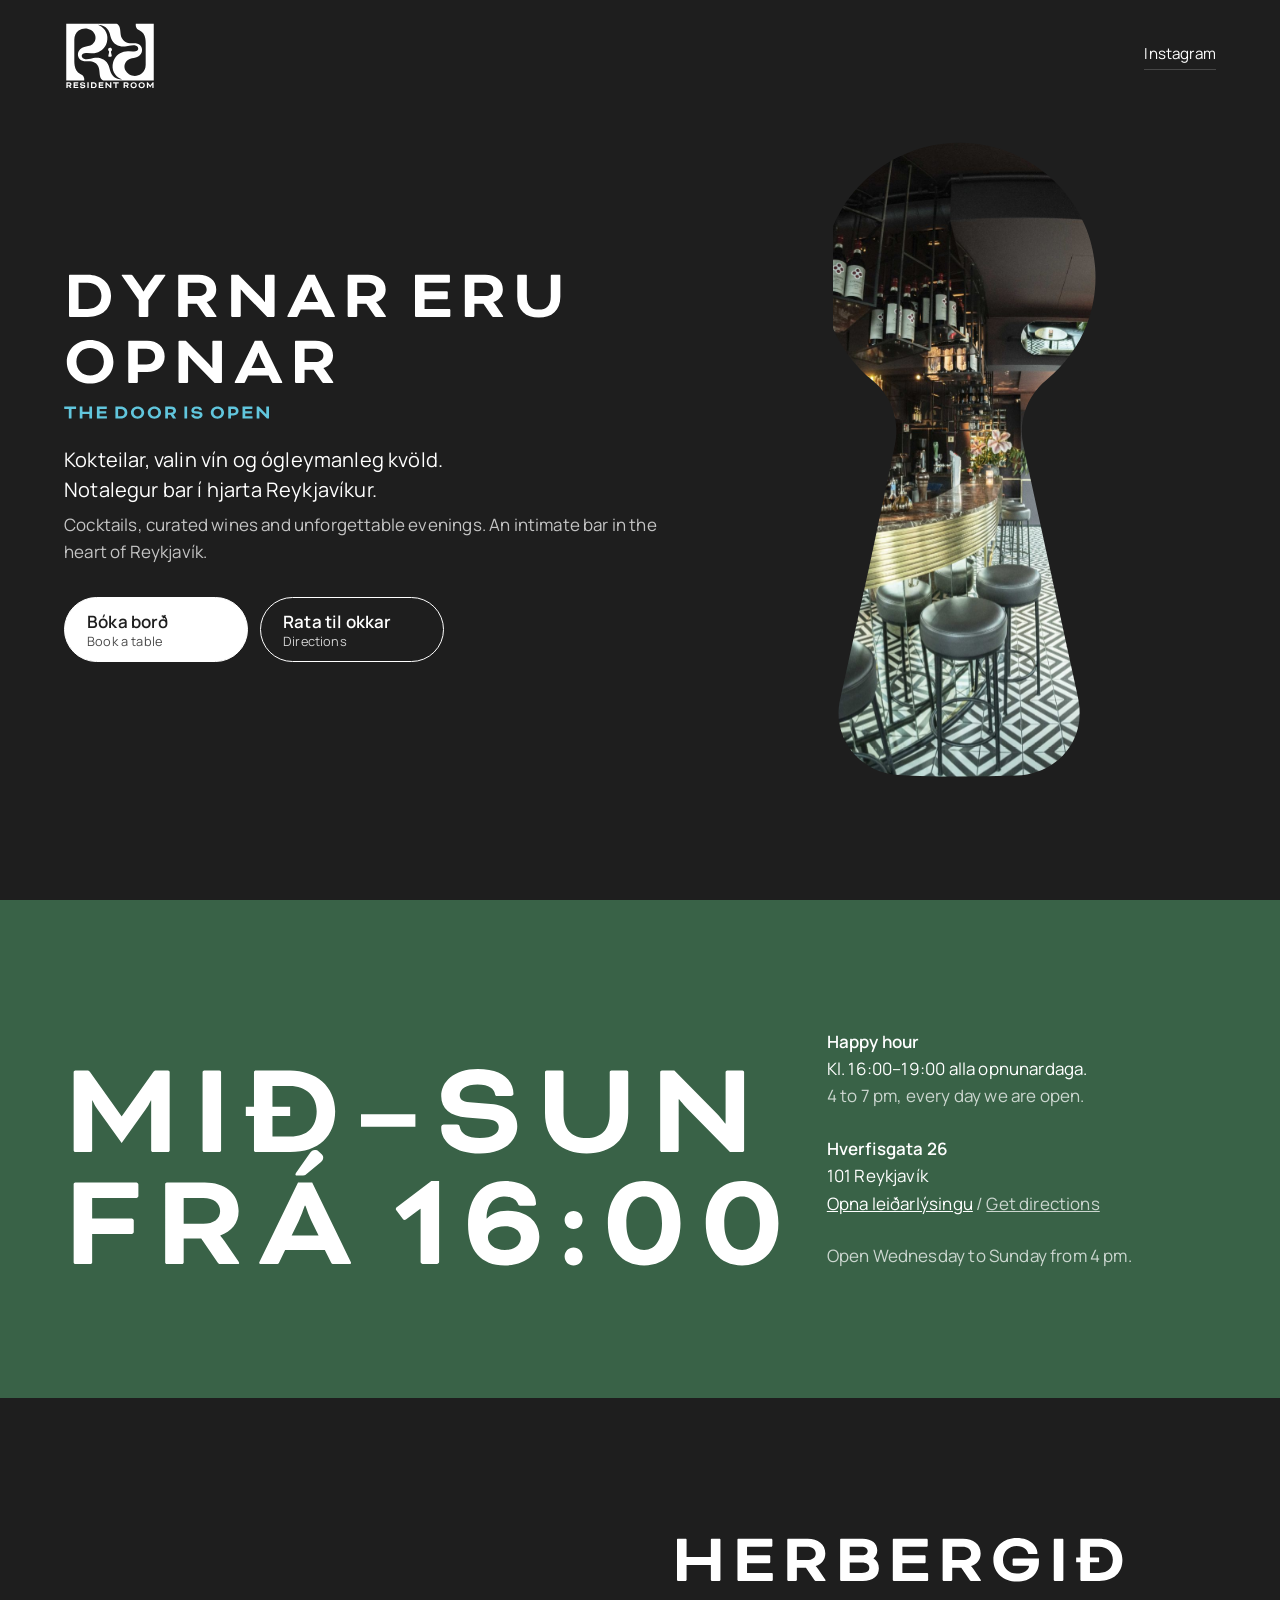
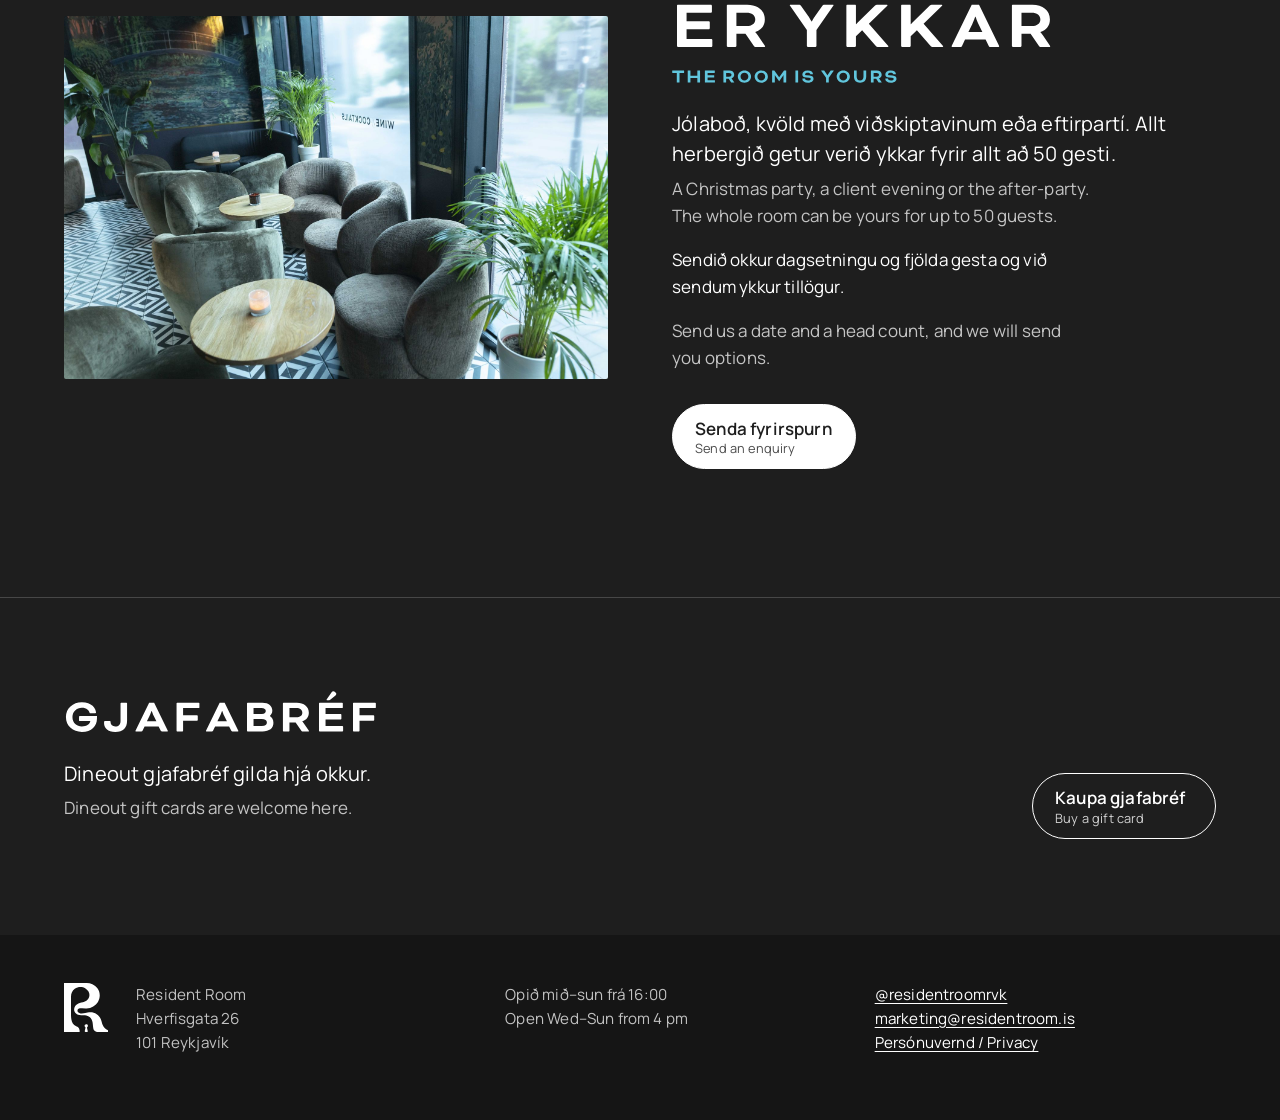
==== index.html @ 72b51d7d "Resident Room one-page site and privacy policy Bilingual (IS/EN) page: hours, happy hour, directions" ====
<!doctype html>
<html lang="is">
<head>
<meta charset="utf-8">
<meta name="viewport" content="width=device-width, initial-scale=1">
<title>Resident Room | Kokteilbar á Hverfisgötu 26, Reykjavík</title>
<meta name="description" content="Kokteilar, valin vín og ógleymanleg kvöld. Opið miðvikudaga til sunnudaga frá 16:00, happy hour 16–19. Cocktail bar at Hverfisgata 26, Reykjavík.">
<meta name="theme-color" content="#1e1e1e">
<link rel="icon" href="assets/keyhole.svg" type="image/svg+xml">
<meta property="og:type" content="website">
<meta property="og:title" content="Resident Room | Hverfisgata 26, Reykjavík">
<meta property="og:description" content="Kokteilar, valin vín og ógleymanleg kvöld. Cocktails, curated wines and unforgettable evenings.">
<meta property="og:image" content="https://krissiernir.github.io/residentroom-site/assets/og.jpg">
<meta property="og:locale" content="is_IS">
<meta property="og:locale:alternate" content="en_GB">
<link rel="preconnect" href="https://fonts.googleapis.com">
<link rel="preconnect" href="https://fonts.gstatic.com" crossorigin>
<link href="https://fonts.googleapis.com/css2?family=Manrope:wght@400;600&display=swap" rel="stylesheet">
<link rel="stylesheet" href="assets/site.css">
<script type="application/ld+json">
{"@context":"https://schema.org","@type":"BarOrPub","name":"Resident Room","servesCuisine":"Cocktails","address":{"@type":"PostalAddress","streetAddress":"Hverfisgata 26","postalCode":"101","addressLocality":"Reykjavík","addressCountry":"IS"},"geo":{"@type":"GeoCoordinates","latitude":64.14653,"longitude":-21.93032},"email":"marketing@residentroom.is","sameAs":["https://www.instagram.com/residentroomrvk/","https://www.dineout.is/residentroom"],"acceptsReservations":"https://www.dineout.is/residentroom"}
</script>
</head>
<body>

<header class="hero wrap">
  <div class="bar">
    <img src="assets/logo-white.svg" alt="Resident Room" width="92" height="68">
    <a href="https://www.instagram.com/residentroomrvk/">Instagram</a>
  </div>
  <div class="hero__grid">
    <div class="keyhole"><img src="assets/keyhole-bar.jpg" alt="Barinn í Resident Room séður í gegnum skráargat" width="1000" height="1613" fetchpriority="high"></div>
    <div>
      <h1 class="display "><span class="sr">Dyrnar eru opnar</span><svg class="hw" viewBox="0 0 4611 820" style="--w:4611" aria-hidden="true" focusable="false"><path d="M338 780C548 780 668 661 668 480C668 297 526 180 336 180H83C77 180 71 186 71 192V768C71 774 77 780 83 780ZM336 294C450 294 532 366 532 480C532 594 465 666 338 666H207V294ZM1062.0 540V768C1062.0 774 1068.0 780 1074.0 780H1186.0C1192.0 780 1198.0 774 1198.0 768V540L1437.0 197C1441.0 191 1442.0 188 1442.0 186C1442.0 183 1440.0 180 1436.0 180H1309.0C1297.0 180 1292.0 182 1285.0 192L1182.0 337C1159.0 369 1132.0 418 1132.0 418H1128.0C1128.0 418 1100.0 367 1078.0 337L975.0 192C968.0 182 963.0 180 951.0 180H824.0C820.0 180 818.0 183 818.0 186C818.0 188 819.0 191 823.0 197L1062.0 540ZM1623.0 768C1623.0 774 1629.0 780 1635.0 780H1747.0C1753.0 780 1759.0 774 1759.0 768V592H1888.0L2010.0 770C2014.0 776 2021.0 780 2026.0 780H2159.0C2165.0 780 2167.0 777 2167.0 773C2167.0 771 2166.0 767 2161.0 760L2060.0 612C2046.0 591 2028.0 572 2028.0 572V570C2108.0 542 2163.0 481 2163.0 390C2163.0 259 2059.0 180 1913.0 180H1635.0C1629.0 180 1623.0 186 1623.0 192ZM1904.0 294C1979.0 294 2027.0 331 2027.0 390C2027.0 449 1979.0 484 1904.0 484H1759.0V294ZM2980.0 780C2986.0 780 2992.0 774 2992.0 768V192C2992.0 186 2986.0 180 2980.0 180H2868.0C2862.0 180 2856.0 186 2856.0 192V569H2852.0C2852.0 569 2815.0 521 2782.0 488L2479.0 180H2387.0C2381.0 180 2375.0 186 2375.0 192V768C2375.0 774 2381.0 780 2387.0 780H2499.0C2505.0 780 2511.0 774 2511.0 768V391H2514.0C2514.0 391 2550.0 436 2582.0 468L2888.0 780ZM3701.0 767C3707.0 779 3710.0 780 3722.0 780H3841.0C3847.0 780 3849.0 776 3849.0 773C3849.0 770 3847.0 765 3845.0 761L3563.0 180H3459.0L3177.0 761C3175.0 765 3173.0 770 3173.0 773C3173.0 776 3175.0 780 3181.0 780H3300.0C3312.0 780 3315.0 779 3321.0 767L3364.0 676H3656.0ZM3466.0 459C3487.0 416 3508.0 352 3508.0 352H3514.0C3514.0 352 3535.0 416 3556.0 459L3610.0 570H3412.0ZM4030.0 768C4030.0 774 4036.0 780 4042.0 780H4154.0C4160.0 780 4166.0 774 4166.0 768V592H4295.0L4417.0 770C4421.0 776 4428.0 780 4433.0 780H4566.0C4572.0 780 4574.0 777 4574.0 773C4574.0 771 4573.0 767 4568.0 760L4467.0 612C4453.0 591 4435.0 572 4435.0 572V570C4515.0 542 4570.0 481 4570.0 390C4570.0 259 4466.0 180 4320.0 180H4042.0C4036.0 180 4030.0 186 4030.0 192ZM4311.0 294C4386.0 294 4434.0 331 4434.0 390C4434.0 449 4386.0 484 4311.0 484H4166.0V294Z"/></svg><svg class="hw" viewBox="0 0 2200 820" style="--w:2200" aria-hidden="true" focusable="false"><path d="M523 530C529 530 537 522 537 516V430C537 424 529 416 523 416H207V294H553C559 294 567 286 567 280V194C567 188 559 180 553 180H83C77 180 71 186 71 192V768C71 774 77 780 83 780H559C565 780 573 772 573 766V680C573 674 565 666 559 666H207V530ZM779.0 768C779.0 774 785.0 780 791.0 780H903.0C909.0 780 915.0 774 915.0 768V592H1044.0L1166.0 770C1170.0 776 1177.0 780 1182.0 780H1315.0C1321.0 780 1323.0 777 1323.0 773C1323.0 771 1322.0 767 1317.0 760L1216.0 612C1202.0 591 1184.0 572 1184.0 572V570C1264.0 542 1319.0 481 1319.0 390C1319.0 259 1215.0 180 1069.0 180H791.0C785.0 180 779.0 186 779.0 192ZM1060.0 294C1135.0 294 1183.0 331 1183.0 390C1183.0 449 1135.0 484 1060.0 484H915.0V294ZM2000.0 492C2000.0 616 1939.0 676 1830.0 676C1721.0 676 1660.0 616 1660.0 492V192C1660.0 186 1654.0 180 1648.0 180H1536.0C1530.0 180 1524.0 186 1524.0 192V493C1524.0 687 1646.0 790 1830.0 790C2014.0 790 2136.0 687 2136.0 493V192C2136.0 186 2130.0 180 2124.0 180H2012.0C2006.0 180 2000.0 186 2000.0 192Z"/></svg><svg class="hw" viewBox="0 0 3863 820" style="--w:3863" aria-hidden="true" focusable="false"><path d="M371 170C191 170 40 295 40 480C40 668 191 790 371 790C551 790 702 668 702 480C702 295 551 170 371 170ZM371 284C477 284 566 359 566 480C566 601 477 676 371 676C265 676 176 601 176 480C176 359 265 284 371 284ZM1037.0 780C1043.0 780 1049.0 774 1049.0 768V626H1181.0C1322.0 626 1430.0 544 1430.0 405C1430.0 267 1326.0 180 1181.0 180H925.0C919.0 180 913.0 186 913.0 192V768C913.0 774 919.0 780 925.0 780ZM1170.0 294C1244.0 294 1294.0 336 1294.0 405C1294.0 472 1249.0 518 1170.0 518H1049.0V294ZM2232.0 780C2238.0 780 2244.0 774 2244.0 768V192C2244.0 186 2238.0 180 2232.0 180H2120.0C2114.0 180 2108.0 186 2108.0 192V569H2104.0C2104.0 569 2067.0 521 2034.0 488L1731.0 180H1639.0C1633.0 180 1627.0 186 1627.0 192V768C1627.0 774 1633.0 780 1639.0 780H1751.0C1757.0 780 1763.0 774 1763.0 768V391H1766.0C1766.0 391 1802.0 436 1834.0 468L2140.0 780ZM2953.0 767C2959.0 779 2962.0 780 2974.0 780H3093.0C3099.0 780 3101.0 776 3101.0 773C3101.0 770 3099.0 765 3097.0 761L2815.0 180H2711.0L2429.0 761C2427.0 765 2425.0 770 2425.0 773C2425.0 776 2427.0 780 2433.0 780H2552.0C2564.0 780 2567.0 779 2573.0 767L2616.0 676H2908.0ZM2718.0 459C2739.0 416 2760.0 352 2760.0 352H2766.0C2766.0 352 2787.0 416 2808.0 459L2862.0 570H2664.0ZM3282.0 768C3282.0 774 3288.0 780 3294.0 780H3406.0C3412.0 780 3418.0 774 3418.0 768V592H3547.0L3669.0 770C3673.0 776 3680.0 780 3685.0 780H3818.0C3824.0 780 3826.0 777 3826.0 773C3826.0 771 3825.0 767 3820.0 760L3719.0 612C3705.0 591 3687.0 572 3687.0 572V570C3767.0 542 3822.0 481 3822.0 390C3822.0 259 3718.0 180 3572.0 180H3294.0C3288.0 180 3282.0 186 3282.0 192ZM3563.0 294C3638.0 294 3686.0 331 3686.0 390C3686.0 449 3638.0 484 3563.0 484H3418.0V294Z"/></svg></h1>
      <p class="display display--en"><span class="sr">The door is open</span><svg class="hw" viewBox="0 0 2183 820" style="--w:2183" aria-hidden="true" focusable="false"><path d="M240 294V768C240 774 246 780 252 780H364C370 780 376 774 376 768V294H592C598 294 606 286 606 280V194C606 188 598 180 592 180H24C18 180 10 188 10 194V280C10 286 18 294 24 294ZM1404.0 192C1404.0 186 1398.0 180 1392.0 180H1280.0C1274.0 180 1268.0 186 1268.0 192V441H923.0V192C923.0 186 917.0 180 911.0 180H799.0C793.0 180 787.0 186 787.0 192V768C787.0 774 793.0 780 799.0 780H911.0C917.0 780 923.0 774 923.0 768V555H1268.0V768C1268.0 774 1274.0 780 1280.0 780H1392.0C1398.0 780 1404.0 774 1404.0 768ZM2098.0 530C2104.0 530 2112.0 522 2112.0 516V430C2112.0 424 2104.0 416 2098.0 416H1782.0V294H2128.0C2134.0 294 2142.0 286 2142.0 280V194C2142.0 188 2134.0 180 2128.0 180H1658.0C1652.0 180 1646.0 186 1646.0 192V768C1646.0 774 1652.0 780 1658.0 780H2134.0C2140.0 780 2148.0 772 2148.0 766V680C2148.0 674 2140.0 666 2134.0 666H1782.0V530Z"/></svg><svg class="hw" viewBox="0 0 3144 820" style="--w:3144" aria-hidden="true" focusable="false"><path d="M338 780C548 780 668 661 668 480C668 297 526 180 336 180H83C77 180 71 186 71 192V768C71 774 77 780 83 780ZM336 294C450 294 532 366 532 480C532 594 465 666 338 666H207V294ZM1179.0 170C999.0 170 848.0 295 848.0 480C848.0 668 999.0 790 1179.0 790C1359.0 790 1510.0 668 1510.0 480C1510.0 295 1359.0 170 1179.0 170ZM1179.0 284C1285.0 284 1374.0 359 1374.0 480C1374.0 601 1285.0 676 1179.0 676C1073.0 676 984.0 601 984.0 480C984.0 359 1073.0 284 1179.0 284ZM2021.0 170C1841.0 170 1690.0 295 1690.0 480C1690.0 668 1841.0 790 2021.0 790C2201.0 790 2352.0 668 2352.0 480C2352.0 295 2201.0 170 2021.0 170ZM2021.0 284C2127.0 284 2216.0 359 2216.0 480C2216.0 601 2127.0 676 2021.0 676C1915.0 676 1826.0 601 1826.0 480C1826.0 359 1915.0 284 2021.0 284ZM2563.0 768C2563.0 774 2569.0 780 2575.0 780H2687.0C2693.0 780 2699.0 774 2699.0 768V592H2828.0L2950.0 770C2954.0 776 2961.0 780 2966.0 780H3099.0C3105.0 780 3107.0 777 3107.0 773C3107.0 771 3106.0 767 3101.0 760L3000.0 612C2986.0 591 2968.0 572 2968.0 572V570C3048.0 542 3103.0 481 3103.0 390C3103.0 259 2999.0 180 2853.0 180H2575.0C2569.0 180 2563.0 186 2563.0 192ZM2844.0 294C2919.0 294 2967.0 331 2967.0 390C2967.0 449 2919.0 484 2844.0 484H2699.0V294Z"/></svg><svg class="hw" viewBox="0 0 1017 820" style="--w:1017" aria-hidden="true" focusable="false"><path d="M207 192C207 186 201 180 195 180H83C77 180 71 186 71 192V768C71 774 77 780 83 780H195C201 780 207 774 207 768ZM437.0 578C426.0 578 418.0 586 418.0 596V604C418.0 703 519.0 790 702.0 790C896.0 790 977.0 685 977.0 591C977.0 508 922.0 438 782.0 426L627.0 413C572.0 409 554.0 389 554.0 362C554.0 318 601.0 284 685.0 284C773.0 284 807.0 318 813.0 353C815.0 365 821.0 368 831.0 368H930.0C942.0 368 949.0 360 949.0 351C949.0 255 869.0 170 686.0 170C509.0 170 418.0 266 418.0 370C418.0 460 483.0 516 605.0 526L761.0 539C821.0 544 841.0 569 841.0 597C841.0 640 798.0 676 702.0 676C607.0 676 564.0 644 554.0 593C552.0 583 546.0 578 534.0 578Z"/></svg><svg class="hw" viewBox="0 0 3023 820" style="--w:3023" aria-hidden="true" focusable="false"><path d="M371 170C191 170 40 295 40 480C40 668 191 790 371 790C551 790 702 668 702 480C702 295 551 170 371 170ZM371 284C477 284 566 359 566 480C566 601 477 676 371 676C265 676 176 601 176 480C176 359 265 284 371 284ZM1037.0 780C1043.0 780 1049.0 774 1049.0 768V626H1181.0C1322.0 626 1430.0 544 1430.0 405C1430.0 267 1326.0 180 1181.0 180H925.0C919.0 180 913.0 186 913.0 192V768C913.0 774 919.0 780 925.0 780ZM1170.0 294C1244.0 294 1294.0 336 1294.0 405C1294.0 472 1249.0 518 1170.0 518H1049.0V294ZM2079.0 530C2085.0 530 2093.0 522 2093.0 516V430C2093.0 424 2085.0 416 2079.0 416H1763.0V294H2109.0C2115.0 294 2123.0 286 2123.0 280V194C2123.0 188 2115.0 180 2109.0 180H1639.0C1633.0 180 1627.0 186 1627.0 192V768C1627.0 774 1633.0 780 1639.0 780H2115.0C2121.0 780 2129.0 772 2129.0 766V680C2129.0 674 2121.0 666 2115.0 666H1763.0V530ZM2940.0 780C2946.0 780 2952.0 774 2952.0 768V192C2952.0 186 2946.0 180 2940.0 180H2828.0C2822.0 180 2816.0 186 2816.0 192V569H2812.0C2812.0 569 2775.0 521 2742.0 488L2439.0 180H2347.0C2341.0 180 2335.0 186 2335.0 192V768C2335.0 774 2341.0 780 2347.0 780H2459.0C2465.0 780 2471.0 774 2471.0 768V391H2474.0C2474.0 391 2510.0 436 2542.0 468L2848.0 780Z"/></svg></p>
      <p class="lede">Kokteilar, valin vín og ógleymanleg kvöld. Notalegur bar í hjarta Reykjavíkur.</p>
      <p class="en">Cocktails, curated wines and unforgettable evenings. An intimate bar in the heart of Reykjavík.</p>
      <div class="actions">
        <a class="btn btn--solid" href="https://www.dineout.is/residentroom">Bóka borð <small lang="en">Book a table</small></a>
        <a class="btn btn--line" href="https://www.google.com/maps/dir/?api=1&destination=Hverfisgata%2026%2C%20101%20Reykjav%C3%ADk&travelmode=walking">Rata til okkar <small lang="en">Directions</small></a>
      </div>
    </div>
  </div>
</header>

<main>
  <section class="hours" aria-labelledby="hours-title">
    <div class="wrap hours__grid">
      <div>
        <h2 class="sr" id="hours-title">Opnunartími</h2>
        <p class="display display--xl"><span class="sr">Miðvikudaga til sunnudaga</span><svg class="hw" viewBox="0 0 5072 820" style="--w:5072" aria-hidden="true" focusable="false"><path d="M677 180C670 180 663 183 658 190L425 516H423L190 190C185 183 178 180 171 180H83C77 180 71 186 71 192V768C71 774 77 780 83 780H195C201 780 207 774 207 768V401H210C210 401 222 431 246 465L424 714L601 465C626 431 638 401 638 401H641V768C641 774 647 780 653 780H765C771 780 777 774 777 768V192C777 186 771 180 765 180ZM1155.0 192C1155.0 186 1149.0 180 1143.0 180H1031.0C1025.0 180 1019.0 186 1019.0 192V768C1019.0 774 1025.0 780 1031.0 780H1143.0C1149.0 780 1155.0 774 1155.0 768ZM1337.0 514H1397.0V768C1397.0 774 1403.0 780 1409.0 780H1664.0C1874.0 780 1994.0 661 1994.0 480C1994.0 297 1852.0 180 1662.0 180H1409.0C1403.0 180 1397.0 186 1397.0 192V446H1337.0ZM1662.0 294C1776.0 294 1858.0 366 1858.0 480C1858.0 594 1791.0 666 1664.0 666H1533.0V514H1663.0V446H1533.0V294ZM2584.0 594V502H2184.0V594ZM2793.0 578C2782.0 578 2774.0 586 2774.0 596V604C2774.0 703 2875.0 790 3058.0 790C3252.0 790 3333.0 685 3333.0 591C3333.0 508 3278.0 438 3138.0 426L2983.0 413C2928.0 409 2910.0 389 2910.0 362C2910.0 318 2957.0 284 3041.0 284C3129.0 284 3163.0 318 3169.0 353C3171.0 365 3177.0 368 3187.0 368H3286.0C3298.0 368 3305.0 360 3305.0 351C3305.0 255 3225.0 170 3042.0 170C2865.0 170 2774.0 266 2774.0 370C2774.0 460 2839.0 516 2961.0 526L3117.0 539C3177.0 544 3197.0 569 3197.0 597C3197.0 640 3154.0 676 3058.0 676C2963.0 676 2920.0 644 2910.0 593C2908.0 583 2902.0 578 2890.0 578ZM4013.0 492C4013.0 616 3952.0 676 3843.0 676C3734.0 676 3673.0 616 3673.0 492V192C3673.0 186 3667.0 180 3661.0 180H3549.0C3543.0 180 3537.0 186 3537.0 192V493C3537.0 687 3659.0 790 3843.0 790C4027.0 790 4149.0 687 4149.0 493V192C4149.0 186 4143.0 180 4137.0 180H4025.0C4019.0 180 4013.0 186 4013.0 192ZM4989.0 780C4995.0 780 5001.0 774 5001.0 768V192C5001.0 186 4995.0 180 4989.0 180H4877.0C4871.0 180 4865.0 186 4865.0 192V569H4861.0C4861.0 569 4824.0 521 4791.0 488L4488.0 180H4396.0C4390.0 180 4384.0 186 4384.0 192V768C4384.0 774 4390.0 780 4396.0 780H4508.0C4514.0 780 4520.0 774 4520.0 768V391H4523.0C4523.0 391 4559.0 436 4591.0 468L4897.0 780Z"/></svg></p>
        <p class="display display--xl"><span class="sr">frá klukkan 16:00</span><svg class="hw" viewBox="0 0 2121 820" style="--w:2121" aria-hidden="true" focusable="false"><path d="M195 780C201 780 207 774 207 768V558H499C505 558 513 550 513 544V458C513 452 505 444 499 444H207V294H533C539 294 547 286 547 280V194C547 188 539 180 533 180H83C77 180 71 186 71 192V768C71 774 77 780 83 780ZM744.0 768C744.0 774 750.0 780 756.0 780H868.0C874.0 780 880.0 774 880.0 768V592H1009.0L1131.0 770C1135.0 776 1142.0 780 1147.0 780H1280.0C1286.0 780 1288.0 777 1288.0 773C1288.0 771 1287.0 767 1282.0 760L1181.0 612C1167.0 591 1149.0 572 1149.0 572V570C1229.0 542 1284.0 481 1284.0 390C1284.0 259 1180.0 180 1034.0 180H756.0C750.0 180 744.0 186 744.0 192ZM1025.0 294C1100.0 294 1148.0 331 1148.0 390C1148.0 449 1100.0 484 1025.0 484H880.0V294ZM1963.0 767C1969.0 779 1972.0 780 1984.0 780H2103.0C2109.0 780 2111.0 776 2111.0 773C2111.0 770 2109.0 765 2107.0 761L1825.0 180H1721.0L1439.0 761C1437.0 765 1435.0 770 1435.0 773C1435.0 776 1437.0 780 1443.0 780H1562.0C1574.0 780 1577.0 779 1583.0 767L1626.0 676H1918.0ZM1728.0 459C1749.0 416 1770.0 352 1770.0 352H1776.0C1776.0 352 1797.0 416 1818.0 459L1872.0 570H1674.0ZM1873.0 -48C1866.0 -54 1856.0 -58 1845.0 -58C1830.0 -58 1819.0 -51 1809.0 -36L1708.0 107C1703.0 114 1702.0 118 1702.0 121C1702.0 125 1705.0 128 1711.0 128H1759.0C1769.0 128 1773.0 127 1779.0 122L1890.0 29C1903.0 18 1906.0 7 1906.0 -3C1906.0 -12 1902.0 -20 1895.0 -27Z"/></svg><svg class="hw" viewBox="0 0 2877 820" style="--w:2877" aria-hidden="true" focusable="false"><path d="M339 170H282L25 364C20 368 20 378 23 383L74 451C78 457 88 458 95 453L201 374L203 375V765C203 771 212 780 218 780H324C330 780 339 771 339 765ZM823.0 790C988.0 790 1076.0 693 1076.0 578C1076.0 496 1016.0 388 839.0 388C772.0 388 717.0 414 691.0 445H688.0C691.0 321 756.0 284 823.0 284C871.0 284 907.0 305 919.0 337C923.0 348 926.0 351 936.0 351H1036.0C1047.0 351 1052.0 345 1052.0 337C1052.0 247 971.0 170 825.0 170C657.0 170 552.0 288 552.0 490C552.0 674 644.0 790 823.0 790ZM823.0 502C904.0 502 940.0 545 940.0 585C940.0 633 903.0 676 823.0 676C743.0 676 698.0 632 698.0 583C698.0 542 742.0 502 823.0 502ZM1262.0 724C1262.0 761 1291.0 790 1328.0 790C1365.0 790 1394.0 761 1394.0 724C1394.0 687 1365.0 658 1328.0 658C1291.0 658 1262.0 687 1262.0 724ZM1262.0 456C1262.0 493 1291.0 522 1328.0 522C1365.0 522 1394.0 493 1394.0 456C1394.0 419 1365.0 390 1328.0 390C1291.0 390 1262.0 419 1262.0 456ZM1580.0 480C1580.0 663 1680.0 790 1847.0 790C2014.0 790 2114.0 663 2114.0 480C2114.0 297 2014.0 170 1847.0 170C1680.0 170 1580.0 297 1580.0 480ZM1716.0 480C1716.0 362 1762.0 284 1847.0 284C1932.0 284 1978.0 362 1978.0 480C1978.0 598 1932.0 676 1847.0 676C1762.0 676 1716.0 598 1716.0 480ZM2300.0 480C2300.0 663 2400.0 790 2567.0 790C2734.0 790 2834.0 663 2834.0 480C2834.0 297 2734.0 170 2567.0 170C2400.0 170 2300.0 297 2300.0 480ZM2436.0 480C2436.0 362 2482.0 284 2567.0 284C2652.0 284 2698.0 362 2698.0 480C2698.0 598 2652.0 676 2567.0 676C2482.0 676 2436.0 598 2436.0 480Z"/></svg></p>
      </div>
      <div class="hours__facts">
        <p class="fact"><strong>Happy hour</strong>Kl. 16:00–19:00 alla opnunardaga.<span class="en" lang="en"><br>4 to 7 pm, every day we are open.</span></p>
        <p class="fact"><strong>Hverfisgata 26</strong>101 Reykjavík<br><a href="https://www.google.com/maps/dir/?api=1&destination=Hverfisgata%2026%2C%20101%20Reykjav%C3%ADk&travelmode=walking">Opna leiðarlýsingu</a> <span class="en" lang="en">/ <a href="https://www.google.com/maps/dir/?api=1&destination=Hverfisgata%2026%2C%20101%20Reykjav%C3%ADk&travelmode=walking">Get directions</a></span></p>
        <p class="en" lang="en">Open Wednesday to Sunday from 4 pm.</p>
      </div>
    </div>
  </section>

  <section class="hire wrap" id="einkasamkvaemi" aria-label="Einkasamkvæmi / Private hire">
    <div class="hire__grid">
      <picture>
        <source media="(min-width: 860px)" srcset="assets/lounge-1800.jpg">
        <img class="hire__photo" src="assets/lounge-900.jpg" alt="Setustofan við gluggann í Resident Room" width="900" height="601" loading="lazy">
      </picture>
      <div>
        <h2 class="display "><span class="sr">Herbergið er ykkar</span><svg class="hw" viewBox="0 0 6439 820" style="--w:6439" aria-hidden="true" focusable="false"><path d="M688 192C688 186 682 180 676 180H564C558 180 552 186 552 192V441H207V192C207 186 201 180 195 180H83C77 180 71 186 71 192V768C71 774 77 780 83 780H195C201 780 207 774 207 768V555H552V768C552 774 558 780 564 780H676C682 780 688 774 688 768ZM1382.0 530C1388.0 530 1396.0 522 1396.0 516V430C1396.0 424 1388.0 416 1382.0 416H1066.0V294H1412.0C1418.0 294 1426.0 286 1426.0 280V194C1426.0 188 1418.0 180 1412.0 180H942.0C936.0 180 930.0 186 930.0 192V768C930.0 774 936.0 780 942.0 780H1418.0C1424.0 780 1432.0 772 1432.0 766V680C1432.0 674 1424.0 666 1418.0 666H1066.0V530ZM1638.0 768C1638.0 774 1644.0 780 1650.0 780H1762.0C1768.0 780 1774.0 774 1774.0 768V592H1903.0L2025.0 770C2029.0 776 2036.0 780 2041.0 780H2174.0C2180.0 780 2182.0 777 2182.0 773C2182.0 771 2181.0 767 2176.0 760L2075.0 612C2061.0 591 2043.0 572 2043.0 572V570C2123.0 542 2178.0 481 2178.0 390C2178.0 259 2074.0 180 1928.0 180H1650.0C1644.0 180 1638.0 186 1638.0 192ZM1919.0 294C1994.0 294 2042.0 331 2042.0 390C2042.0 449 1994.0 484 1919.0 484H1774.0V294ZM2711.0 780C2855.0 780 2939.0 715 2939.0 600C2939.0 538 2911.0 490 2864.0 460V458C2897.0 431 2916.0 393 2916.0 345C2916.0 252 2844.0 180 2708.0 180H2401.0C2395.0 180 2389.0 186 2389.0 192V768C2389.0 774 2395.0 780 2401.0 780ZM2525.0 666V520H2694.0C2769.0 520 2803.0 550 2803.0 594C2803.0 642 2773.0 666 2697.0 666ZM2689.0 294C2753.0 294 2780.0 322 2780.0 356C2780.0 388 2759.0 416 2699.0 416H2525.0V294ZM3589.0 530C3595.0 530 3603.0 522 3603.0 516V430C3603.0 424 3595.0 416 3589.0 416H3273.0V294H3619.0C3625.0 294 3633.0 286 3633.0 280V194C3633.0 188 3625.0 180 3619.0 180H3149.0C3143.0 180 3137.0 186 3137.0 192V768C3137.0 774 3143.0 780 3149.0 780H3625.0C3631.0 780 3639.0 772 3639.0 766V680C3639.0 674 3631.0 666 3625.0 666H3273.0V530ZM3845.0 768C3845.0 774 3851.0 780 3857.0 780H3969.0C3975.0 780 3981.0 774 3981.0 768V592H4110.0L4232.0 770C4236.0 776 4243.0 780 4248.0 780H4381.0C4387.0 780 4389.0 777 4389.0 773C4389.0 771 4388.0 767 4383.0 760L4282.0 612C4268.0 591 4250.0 572 4250.0 572V570C4330.0 542 4385.0 481 4385.0 390C4385.0 259 4281.0 180 4135.0 180H3857.0C3851.0 180 3845.0 186 3845.0 192ZM4126.0 294C4201.0 294 4249.0 331 4249.0 390C4249.0 449 4201.0 484 4126.0 484H3981.0V294ZM5213.0 460H4853.0C4847.0 460 4839.0 468 4839.0 474V550C4839.0 556 4847.0 564 4853.0 564H5074.0C5070.0 622 5005.0 676 4897.0 676C4794.0 676 4702.0 607 4702.0 480C4702.0 365 4788.0 284 4897.0 284C5001.0 284 5048.0 341 5059.0 389C5061.0 397 5068.0 399 5074.0 399H5177.0C5189.0 399 5193.0 392 5193.0 386C5191.0 297 5104.0 170 4897.0 170C4710.0 170 4566.0 297 4566.0 480C4566.0 670 4716.0 790 4897.0 790C5104.0 790 5213.0 664 5213.0 510ZM5560.0 192C5560.0 186 5554.0 180 5548.0 180H5436.0C5430.0 180 5424.0 186 5424.0 192V768C5424.0 774 5430.0 780 5436.0 780H5548.0C5554.0 780 5560.0 774 5560.0 768ZM5742.0 514H5802.0V768C5802.0 774 5808.0 780 5814.0 780H6069.0C6279.0 780 6399.0 661 6399.0 480C6399.0 297 6257.0 180 6067.0 180H5814.0C5808.0 180 5802.0 186 5802.0 192V446H5742.0ZM6067.0 294C6181.0 294 6263.0 366 6263.0 480C6263.0 594 6196.0 666 6069.0 666H5938.0V514H6068.0V446H5938.0V294Z"/></svg><svg class="hw" viewBox="0 0 1360 820" style="--w:1360" aria-hidden="true" focusable="false"><path d="M523 530C529 530 537 522 537 516V430C537 424 529 416 523 416H207V294H553C559 294 567 286 567 280V194C567 188 559 180 553 180H83C77 180 71 186 71 192V768C71 774 77 780 83 780H559C565 780 573 772 573 766V680C573 674 565 666 559 666H207V530ZM779.0 768C779.0 774 785.0 780 791.0 780H903.0C909.0 780 915.0 774 915.0 768V592H1044.0L1166.0 770C1170.0 776 1177.0 780 1182.0 780H1315.0C1321.0 780 1323.0 777 1323.0 773C1323.0 771 1322.0 767 1317.0 760L1216.0 612C1202.0 591 1184.0 572 1184.0 572V570C1264.0 542 1319.0 481 1319.0 390C1319.0 259 1215.0 180 1069.0 180H791.0C785.0 180 779.0 186 779.0 192ZM1060.0 294C1135.0 294 1183.0 331 1183.0 390C1183.0 449 1135.0 484 1060.0 484H915.0V294Z"/></svg><svg class="hw" viewBox="0 0 3748 820" style="--w:3748" aria-hidden="true" focusable="false"><path d="M254 540V768C254 774 260 780 266 780H378C384 780 390 774 390 768V540L629 197C633 191 634 188 634 186C634 183 632 180 628 180H501C489 180 484 182 477 192L374 337C351 369 324 418 324 418H320C320 418 292 367 270 337L167 192C160 182 155 180 143 180H16C12 180 10 183 10 186C10 188 11 191 15 197L254 540ZM1393.0 198C1399.0 192 1400.0 190 1400.0 187C1400.0 185 1398.0 180 1391.0 180H1249.0C1239.0 180 1232.0 182 1223.0 191L991.0 418C970.0 438 953.0 457 953.0 457H951.0V192C951.0 186 945.0 180 939.0 180H827.0C821.0 180 815.0 186 815.0 192V768C815.0 774 821.0 780 827.0 780H939.0C945.0 780 951.0 774 951.0 768V628L1039.0 543L1237.0 771C1243.0 778 1250.0 780 1259.0 780H1403.0C1410.0 780 1412.0 776 1412.0 773C1412.0 769 1411.0 767 1407.0 763L1134.0 450ZM2171.0 198C2177.0 192 2178.0 190 2178.0 187C2178.0 185 2176.0 180 2169.0 180H2027.0C2017.0 180 2010.0 182 2001.0 191L1769.0 418C1748.0 438 1731.0 457 1731.0 457H1729.0V192C1729.0 186 1723.0 180 1717.0 180H1605.0C1599.0 180 1593.0 186 1593.0 192V768C1593.0 774 1599.0 780 1605.0 780H1717.0C1723.0 780 1729.0 774 1729.0 768V628L1817.0 543L2015.0 771C2021.0 778 2028.0 780 2037.0 780H2181.0C2188.0 780 2190.0 776 2190.0 773C2190.0 769 2189.0 767 2185.0 763L1912.0 450ZM2838.0 767C2844.0 779 2847.0 780 2859.0 780H2978.0C2984.0 780 2986.0 776 2986.0 773C2986.0 770 2984.0 765 2982.0 761L2700.0 180H2596.0L2314.0 761C2312.0 765 2310.0 770 2310.0 773C2310.0 776 2312.0 780 2318.0 780H2437.0C2449.0 780 2452.0 779 2458.0 767L2501.0 676H2793.0ZM2603.0 459C2624.0 416 2645.0 352 2645.0 352H2651.0C2651.0 352 2672.0 416 2693.0 459L2747.0 570H2549.0ZM3167.0 768C3167.0 774 3173.0 780 3179.0 780H3291.0C3297.0 780 3303.0 774 3303.0 768V592H3432.0L3554.0 770C3558.0 776 3565.0 780 3570.0 780H3703.0C3709.0 780 3711.0 777 3711.0 773C3711.0 771 3710.0 767 3705.0 760L3604.0 612C3590.0 591 3572.0 572 3572.0 572V570C3652.0 542 3707.0 481 3707.0 390C3707.0 259 3603.0 180 3457.0 180H3179.0C3173.0 180 3167.0 186 3167.0 192ZM3448.0 294C3523.0 294 3571.0 331 3571.0 390C3571.0 449 3523.0 484 3448.0 484H3303.0V294Z"/></svg></h2>
        <p class="display display--en"><span class="sr">The room is yours</span><svg class="hw" viewBox="0 0 2183 820" style="--w:2183" aria-hidden="true" focusable="false"><path d="M240 294V768C240 774 246 780 252 780H364C370 780 376 774 376 768V294H592C598 294 606 286 606 280V194C606 188 598 180 592 180H24C18 180 10 188 10 194V280C10 286 18 294 24 294ZM1404.0 192C1404.0 186 1398.0 180 1392.0 180H1280.0C1274.0 180 1268.0 186 1268.0 192V441H923.0V192C923.0 186 917.0 180 911.0 180H799.0C793.0 180 787.0 186 787.0 192V768C787.0 774 793.0 780 799.0 780H911.0C917.0 780 923.0 774 923.0 768V555H1268.0V768C1268.0 774 1274.0 780 1280.0 780H1392.0C1398.0 780 1404.0 774 1404.0 768ZM2098.0 530C2104.0 530 2112.0 522 2112.0 516V430C2112.0 424 2104.0 416 2098.0 416H1782.0V294H2128.0C2134.0 294 2142.0 286 2142.0 280V194C2142.0 188 2134.0 180 2128.0 180H1658.0C1652.0 180 1646.0 186 1646.0 192V768C1646.0 774 1652.0 780 1658.0 780H2134.0C2140.0 780 2148.0 772 2148.0 766V680C2148.0 674 2140.0 666 2134.0 666H1782.0V530Z"/></svg><svg class="hw" viewBox="0 0 3284 820" style="--w:3284" aria-hidden="true" focusable="false"><path d="M71 768C71 774 77 780 83 780H195C201 780 207 774 207 768V592H336L458 770C462 776 469 780 474 780H607C613 780 615 777 615 773C615 771 614 767 609 760L508 612C494 591 476 572 476 572V570C556 542 611 481 611 390C611 259 507 180 361 180H83C77 180 71 186 71 192ZM352 294C427 294 475 331 475 390C475 449 427 484 352 484H207V294ZM1123.0 170C943.0 170 792.0 295 792.0 480C792.0 668 943.0 790 1123.0 790C1303.0 790 1454.0 668 1454.0 480C1454.0 295 1303.0 170 1123.0 170ZM1123.0 284C1229.0 284 1318.0 359 1318.0 480C1318.0 601 1229.0 676 1123.0 676C1017.0 676 928.0 601 928.0 480C928.0 359 1017.0 284 1123.0 284ZM1965.0 170C1785.0 170 1634.0 295 1634.0 480C1634.0 668 1785.0 790 1965.0 790C2145.0 790 2296.0 668 2296.0 480C2296.0 295 2145.0 170 1965.0 170ZM1965.0 284C2071.0 284 2160.0 359 2160.0 480C2160.0 601 2071.0 676 1965.0 676C1859.0 676 1770.0 601 1770.0 480C1770.0 359 1859.0 284 1965.0 284ZM3113.0 180C3106.0 180 3099.0 183 3094.0 190L2861.0 516H2859.0L2626.0 190C2621.0 183 2614.0 180 2607.0 180H2519.0C2513.0 180 2507.0 186 2507.0 192V768C2507.0 774 2513.0 780 2519.0 780H2631.0C2637.0 780 2643.0 774 2643.0 768V401H2646.0C2646.0 401 2658.0 431 2682.0 465L2860.0 714L3037.0 465C3062.0 431 3074.0 401 3074.0 401H3077.0V768C3077.0 774 3083.0 780 3089.0 780H3201.0C3207.0 780 3213.0 774 3213.0 768V192C3213.0 186 3207.0 180 3201.0 180Z"/></svg><svg class="hw" viewBox="0 0 1017 820" style="--w:1017" aria-hidden="true" focusable="false"><path d="M207 192C207 186 201 180 195 180H83C77 180 71 186 71 192V768C71 774 77 780 83 780H195C201 780 207 774 207 768ZM437.0 578C426.0 578 418.0 586 418.0 596V604C418.0 703 519.0 790 702.0 790C896.0 790 977.0 685 977.0 591C977.0 508 922.0 438 782.0 426L627.0 413C572.0 409 554.0 389 554.0 362C554.0 318 601.0 284 685.0 284C773.0 284 807.0 318 813.0 353C815.0 365 821.0 368 831.0 368H930.0C942.0 368 949.0 360 949.0 351C949.0 255 869.0 170 686.0 170C509.0 170 418.0 266 418.0 370C418.0 460 483.0 516 605.0 526L761.0 539C821.0 544 841.0 569 841.0 597C841.0 640 798.0 676 702.0 676C607.0 676 564.0 644 554.0 593C552.0 583 546.0 578 534.0 578Z"/></svg><svg class="hw" viewBox="0 0 3817 820" style="--w:3817" aria-hidden="true" focusable="false"><path d="M254 540V768C254 774 260 780 266 780H378C384 780 390 774 390 768V540L629 197C633 191 634 188 634 186C634 183 632 180 628 180H501C489 180 484 182 477 192L374 337C351 369 324 418 324 418H320C320 418 292 367 270 337L167 192C160 182 155 180 143 180H16C12 180 10 183 10 186C10 188 11 191 15 197L254 540ZM1115.0 170C935.0 170 784.0 295 784.0 480C784.0 668 935.0 790 1115.0 790C1295.0 790 1446.0 668 1446.0 480C1446.0 295 1295.0 170 1115.0 170ZM1115.0 284C1221.0 284 1310.0 359 1310.0 480C1310.0 601 1221.0 676 1115.0 676C1009.0 676 920.0 601 920.0 480C920.0 359 1009.0 284 1115.0 284ZM2126.0 492C2126.0 616 2065.0 676 1956.0 676C1847.0 676 1786.0 616 1786.0 492V192C1786.0 186 1780.0 180 1774.0 180H1662.0C1656.0 180 1650.0 186 1650.0 192V493C1650.0 687 1772.0 790 1956.0 790C2140.0 790 2262.0 687 2262.0 493V192C2262.0 186 2256.0 180 2250.0 180H2138.0C2132.0 180 2126.0 186 2126.0 192ZM2497.0 768C2497.0 774 2503.0 780 2509.0 780H2621.0C2627.0 780 2633.0 774 2633.0 768V592H2762.0L2884.0 770C2888.0 776 2895.0 780 2900.0 780H3033.0C3039.0 780 3041.0 777 3041.0 773C3041.0 771 3040.0 767 3035.0 760L2934.0 612C2920.0 591 2902.0 572 2902.0 572V570C2982.0 542 3037.0 481 3037.0 390C3037.0 259 2933.0 180 2787.0 180H2509.0C2503.0 180 2497.0 186 2497.0 192ZM2778.0 294C2853.0 294 2901.0 331 2901.0 390C2901.0 449 2853.0 484 2778.0 484H2633.0V294ZM3237.0 578C3226.0 578 3218.0 586 3218.0 596V604C3218.0 703 3319.0 790 3502.0 790C3696.0 790 3777.0 685 3777.0 591C3777.0 508 3722.0 438 3582.0 426L3427.0 413C3372.0 409 3354.0 389 3354.0 362C3354.0 318 3401.0 284 3485.0 284C3573.0 284 3607.0 318 3613.0 353C3615.0 365 3621.0 368 3631.0 368H3730.0C3742.0 368 3749.0 360 3749.0 351C3749.0 255 3669.0 170 3486.0 170C3309.0 170 3218.0 266 3218.0 370C3218.0 460 3283.0 516 3405.0 526L3561.0 539C3621.0 544 3641.0 569 3641.0 597C3641.0 640 3598.0 676 3502.0 676C3407.0 676 3364.0 644 3354.0 593C3352.0 583 3346.0 578 3334.0 578Z"/></svg></p>
        <p class="lede">Jólaboð, kvöld með viðskiptavinum eða eftirpartí. Allt herbergið getur verið ykkar fyrir allt að 50 gesti.</p>
        <p class="en" lang="en">A Christmas party, a client evening or the after-party. The whole room can be yours for up to 50 guests.</p>
        <p>Sendið okkur dagsetningu og fjölda gesta og við sendum ykkur tillögur.</p>
        <p class="en" lang="en">Send us a date and a head count, and we will send you options.</p>
        <div class="actions">
          <a class="btn btn--solid" href="mailto:marketing@residentroom.is?subject=Einkasamkv%C3%A6mi%20%2F%20Private%20hire&body=Dagsetning / Date:%0D%0AFjöldi gesta / Guests:%0D%0ATilefni / Occasion:%0D%0ANafn og fyrirtæki / Name and company:%0D%0A">Senda fyrirspurn <small lang="en">Send an enquiry</small></a>
        </div>
      </div>
    </div>
  </section>

  <section class="gift" aria-label="Gjafabréf / Gift cards">
    <div class="wrap gift__grid">
      <div>
        <h2 class="display "><span class="sr">Gjafabréf</span><svg class="hw" viewBox="0 0 6523 820" style="--w:6523" aria-hidden="true" focusable="false"><path d="M687 460H327C321 460 313 468 313 474V550C313 556 321 564 327 564H548C544 622 479 676 371 676C268 676 176 607 176 480C176 365 262 284 371 284C475 284 522 341 533 389C535 397 542 399 548 399H651C663 399 667 392 667 386C665 297 578 170 371 170C184 170 40 297 40 480C40 670 190 790 371 790C578 790 687 664 687 510ZM971.0 579C971.0 573 963.0 565 957.0 565H852.0C843.0 565 835.0 574 835.0 581V612C835.0 699 909.0 790 1067.0 790C1235.0 790 1314.0 695 1314.0 560V192C1314.0 186 1308.0 180 1302.0 180H1190.0C1184.0 180 1178.0 186 1178.0 192V561C1178.0 632 1143.0 676 1067.0 676C1011.0 676 971.0 644 971.0 596ZM2016.0 767C2022.0 779 2025.0 780 2037.0 780H2156.0C2162.0 780 2164.0 776 2164.0 773C2164.0 770 2162.0 765 2160.0 761L1878.0 180H1774.0L1492.0 761C1490.0 765 1488.0 770 1488.0 773C1488.0 776 1490.0 780 1496.0 780H1615.0C1627.0 780 1630.0 779 1636.0 767L1679.0 676H1971.0ZM1781.0 459C1802.0 416 1823.0 352 1823.0 352H1829.0C1829.0 352 1850.0 416 1871.0 459L1925.0 570H1727.0ZM2469.0 780C2475.0 780 2481.0 774 2481.0 768V558H2773.0C2779.0 558 2787.0 550 2787.0 544V458C2787.0 452 2779.0 444 2773.0 444H2481.0V294H2807.0C2813.0 294 2821.0 286 2821.0 280V194C2821.0 188 2813.0 180 2807.0 180H2357.0C2351.0 180 2345.0 186 2345.0 192V768C2345.0 774 2351.0 780 2357.0 780ZM3485.0 767C3491.0 779 3494.0 780 3506.0 780H3625.0C3631.0 780 3633.0 776 3633.0 773C3633.0 770 3631.0 765 3629.0 761L3347.0 180H3243.0L2961.0 761C2959.0 765 2957.0 770 2957.0 773C2957.0 776 2959.0 780 2965.0 780H3084.0C3096.0 780 3099.0 779 3105.0 767L3148.0 676H3440.0ZM3250.0 459C3271.0 416 3292.0 352 3292.0 352H3298.0C3298.0 352 3319.0 416 3340.0 459L3394.0 570H3196.0ZM4135.0 780C4279.0 780 4363.0 715 4363.0 600C4363.0 538 4335.0 490 4288.0 460V458C4321.0 431 4340.0 393 4340.0 345C4340.0 252 4268.0 180 4132.0 180H3825.0C3819.0 180 3813.0 186 3813.0 192V768C3813.0 774 3819.0 780 3825.0 780ZM3949.0 666V520H4118.0C4193.0 520 4227.0 550 4227.0 594C4227.0 642 4197.0 666 4121.0 666ZM4113.0 294C4177.0 294 4204.0 322 4204.0 356C4204.0 388 4183.0 416 4123.0 416H3949.0V294ZM4561.0 768C4561.0 774 4567.0 780 4573.0 780H4685.0C4691.0 780 4697.0 774 4697.0 768V592H4826.0L4948.0 770C4952.0 776 4959.0 780 4964.0 780H5097.0C5103.0 780 5105.0 777 5105.0 773C5105.0 771 5104.0 767 5099.0 760L4998.0 612C4984.0 591 4966.0 572 4966.0 572V570C5046.0 542 5101.0 481 5101.0 390C5101.0 259 4997.0 180 4851.0 180H4573.0C4567.0 180 4561.0 186 4561.0 192ZM4842.0 294C4917.0 294 4965.0 331 4965.0 390C4965.0 449 4917.0 484 4842.0 484H4697.0V294ZM5765.0 530C5771.0 530 5779.0 522 5779.0 516V430C5779.0 424 5771.0 416 5765.0 416H5449.0V294H5795.0C5801.0 294 5809.0 286 5809.0 280V194C5809.0 188 5801.0 180 5795.0 180H5325.0C5319.0 180 5313.0 186 5313.0 192V768C5313.0 774 5319.0 780 5325.0 780H5801.0C5807.0 780 5815.0 772 5815.0 766V680C5815.0 674 5807.0 666 5801.0 666H5449.0V530ZM5640.0 -48C5633.0 -54 5623.0 -58 5612.0 -58C5597.0 -58 5586.0 -51 5576.0 -36L5475.0 107C5470.0 114 5469.0 118 5469.0 121C5469.0 125 5472.0 128 5478.0 128H5526.0C5536.0 128 5540.0 127 5546.0 122L5657.0 29C5670.0 18 5673.0 7 5673.0 -3C5673.0 -12 5669.0 -20 5662.0 -27ZM6145.0 780C6151.0 780 6157.0 774 6157.0 768V558H6449.0C6455.0 558 6463.0 550 6463.0 544V458C6463.0 452 6455.0 444 6449.0 444H6157.0V294H6483.0C6489.0 294 6497.0 286 6497.0 280V194C6497.0 188 6489.0 180 6483.0 180H6033.0C6027.0 180 6021.0 186 6021.0 192V768C6021.0 774 6027.0 780 6033.0 780Z"/></svg></h2>
        <p class="lede">Dineout gjafabréf gilda hjá okkur.</p>
        <p class="en" lang="en">Dineout gift cards are welcome here.</p>
      </div>
      <a class="btn btn--line" href="https://gjafabref.dineout.is/is">Kaupa gjafabréf <small lang="en">Buy a gift card</small></a>
    </div>
  </section>
</main>

<footer class="foot">
  <div class="wrap foot__grid">
    <img src="assets/icon-white.svg" alt="" width="44" height="44">
    <p>Resident Room<br>Hverfisgata 26<br>101 Reykjavík</p>
    <p>Opið mið–sun frá 16:00<br><span lang="en">Open Wed–Sun from 4 pm</span></p>
    <p><a href="https://www.instagram.com/residentroomrvk/">@residentroomrvk</a><br><a href="mailto:marketing@residentroom.is">marketing@residentroom.is</a><br><a href="privacy/">Persónuvernd / Privacy</a></p>
  </div>
</footer>

</body>
</html>
---- assets/site.css ----
/* Resident Room | brand palette from the brand book (pp.12–13) */
:root {
  --carbon: #1e1e1e;
  --green: #396247;
  --mist: #61c6dd;
  --white: #ffffff;
  --wine: #982a3d;
  --quiet: rgba(255, 255, 255, 0.74);
  --line: rgba(255, 255, 255, 0.18);
  --gutter: clamp(16px, 5vw, 64px);
  --max: 1180px;
}

*, *::before, *::after { box-sizing: border-box; }
html { -webkit-text-size-adjust: 100%; }
body {
  margin: 0;
  background: var(--carbon);
  color: var(--white);
  font: 400 1.0625rem/1.6 "Manrope", system-ui, sans-serif;
  letter-spacing: 0.01em;
  -webkit-font-smoothing: antialiased;
}
img { display: block; max-width: 100%; height: auto; }
a { color: inherit; }
a:focus-visible, .btn:focus-visible { outline: 2px solid var(--mist); outline-offset: 4px; }
.sr {
  position: absolute; width: 1px; height: 1px; overflow: hidden;
  clip: rect(0 0 0 0); white-space: nowrap;
}
.wrap { width: min(100% - 2 * var(--gutter), var(--max)); margin-inline: auto; }

/* Headlines: Bicyclette outlines, one inline SVG per word, so lines wrap naturally.
   Height is set so the cap height equals 0.6em of the heading's font-size. */
.display {
  margin: 0;
  font-size: clamp(2.1rem, 7.2vw, 4.4rem);
  line-height: 0;
  display: flex; flex-wrap: wrap;
  column-gap: 0.3em; row-gap: 0.12em;
}
.display .hw { height: 0.82em; width: auto; fill: currentColor; overflow: visible; }
.display--en { font-size: clamp(0.95rem, 2.4vw, 1.25rem); color: var(--mist); margin-top: 1.1rem; column-gap: 0.32em; }
.display--xl { font-size: clamp(3.2rem, 15vw, 8.5rem); }

.lede { max-width: 34ch; margin: 1.6rem 0 0; font-size: clamp(1.05rem, 2.2vw, 1.25rem); line-height: 1.5; }
.en { color: var(--quiet); }
p.en { margin-top: 0.35rem; }

/* Hero: the room seen through the keyhole */
.hero { min-height: 100svh; display: grid; grid-template-rows: auto 1fr; }
.bar { display: flex; align-items: center; justify-content: space-between; padding-block: 22px; }
.bar img { width: 92px; }
.bar a { font-size: 0.95rem; text-decoration: none; border-bottom: 1px solid var(--line); padding-bottom: 2px; }
.hero__grid {
  display: grid; gap: clamp(28px, 5vw, 72px); align-items: center;
  padding-block: 8px clamp(48px, 8vw, 96px);
}
.keyhole {
  justify-self: center;
  height: min(48svh, 420px);
  aspect-ratio: 90 / 190;
  -webkit-mask: url("keyhole.svg") center / contain no-repeat;
          mask: url("keyhole.svg") center / contain no-repeat;
  background: #2a2a2a;
  overflow: hidden;
}
.keyhole img { width: 100%; height: 100%; object-fit: cover; object-position: 50% 58%; }
@media (prefers-reduced-motion: no-preference) {
  .keyhole { animation: open 1.6s cubic-bezier(.2, .7, .1, 1) both; }
  .keyhole img { animation: settle 2.4s cubic-bezier(.2, .7, .1, 1) both; }
  @keyframes open { from { transform: scale(.82); opacity: 0; } to { transform: none; opacity: 1; } }
  @keyframes settle { from { transform: scale(1.18); } to { transform: none; } }
}
.actions { display: flex; flex-wrap: wrap; gap: 12px; margin-top: 2rem; }
.btn {
  display: inline-grid; gap: 1px; text-decoration: none;
  padding: 13px 22px 12px; min-width: 11.5rem;
  border: 1px solid var(--white); border-radius: 999px;
  font-weight: 600; line-height: 1.25;
}
.btn small { font-weight: 400; font-size: 0.8rem; opacity: 0.8; }
.btn--solid { background: var(--white); color: var(--carbon); }
.btn--solid:hover { background: var(--mist); border-color: var(--mist); }
.btn--line:hover { border-color: var(--mist); color: var(--mist); }

@media (min-width: 860px) {
  .hero__grid { grid-template-columns: 1.15fr 0.85fr; }
  .keyhole { order: 2; width: auto; height: min(74svh, 640px); }
}

/* Hours */
.hours { background: var(--green); padding-block: clamp(64px, 10vw, 128px); }
.hours__grid { display: grid; gap: 40px; }
.hours__facts { display: grid; gap: 1.6rem; align-content: end; }
.hours__facts p { margin: 0; }
.fact strong { display: block; font-weight: 600; }
@media (min-width: 860px) { .hours__grid { grid-template-columns: 1.3fr 0.7fr; align-items: end; } }

/* Private hire */
.hire { padding-block: clamp(64px, 10vw, 128px); }
.hire__grid { display: grid; gap: clamp(32px, 5vw, 64px); align-items: center; }
.hire__photo { border-radius: 2px; }
.hire p { max-width: 42ch; }
@media (min-width: 860px) { .hire__grid { grid-template-columns: 1fr 1fr; } }

/* Gift cards */
.gift { border-top: 1px solid var(--line); padding-block: clamp(56px, 8vw, 96px); }
.gift__grid { display: grid; gap: 24px; align-items: end; }
.gift .display { font-size: clamp(1.8rem, 5vw, 3rem); }
@media (min-width: 860px) { .gift__grid { grid-template-columns: 1fr auto; } }

/* Footer */
.foot { background: #151515; padding-block: 48px 64px; font-size: 0.95rem; color: var(--quiet); }
.foot__grid { display: grid; gap: 28px; }
.foot img { width: 44px; }
.foot p { margin: 0; }
.foot a { color: var(--white); text-underline-offset: 3px; }
@media (min-width: 860px) { .foot__grid { grid-template-columns: auto 1fr 1fr 1fr; align-items: start; } }

/* Privacy page */
.doc { padding-block: 24px 96px; }
.doc .display { font-size: clamp(2rem, 6vw, 3.6rem); margin-bottom: 2rem; }
.doc h2 { font-size: 1.15rem; margin: 2.4rem 0 0.4rem; }
.doc h3 { font-size: 1rem; margin: 1.6rem 0 0.2rem; color: var(--mist); font-weight: 600; }
.doc p, .doc li { max-width: 68ch; }
.doc section + section { border-top: 1px solid var(--line); margin-top: 3.5rem; padding-top: 1rem; }

.gift__grid .btn { justify-self: start; }
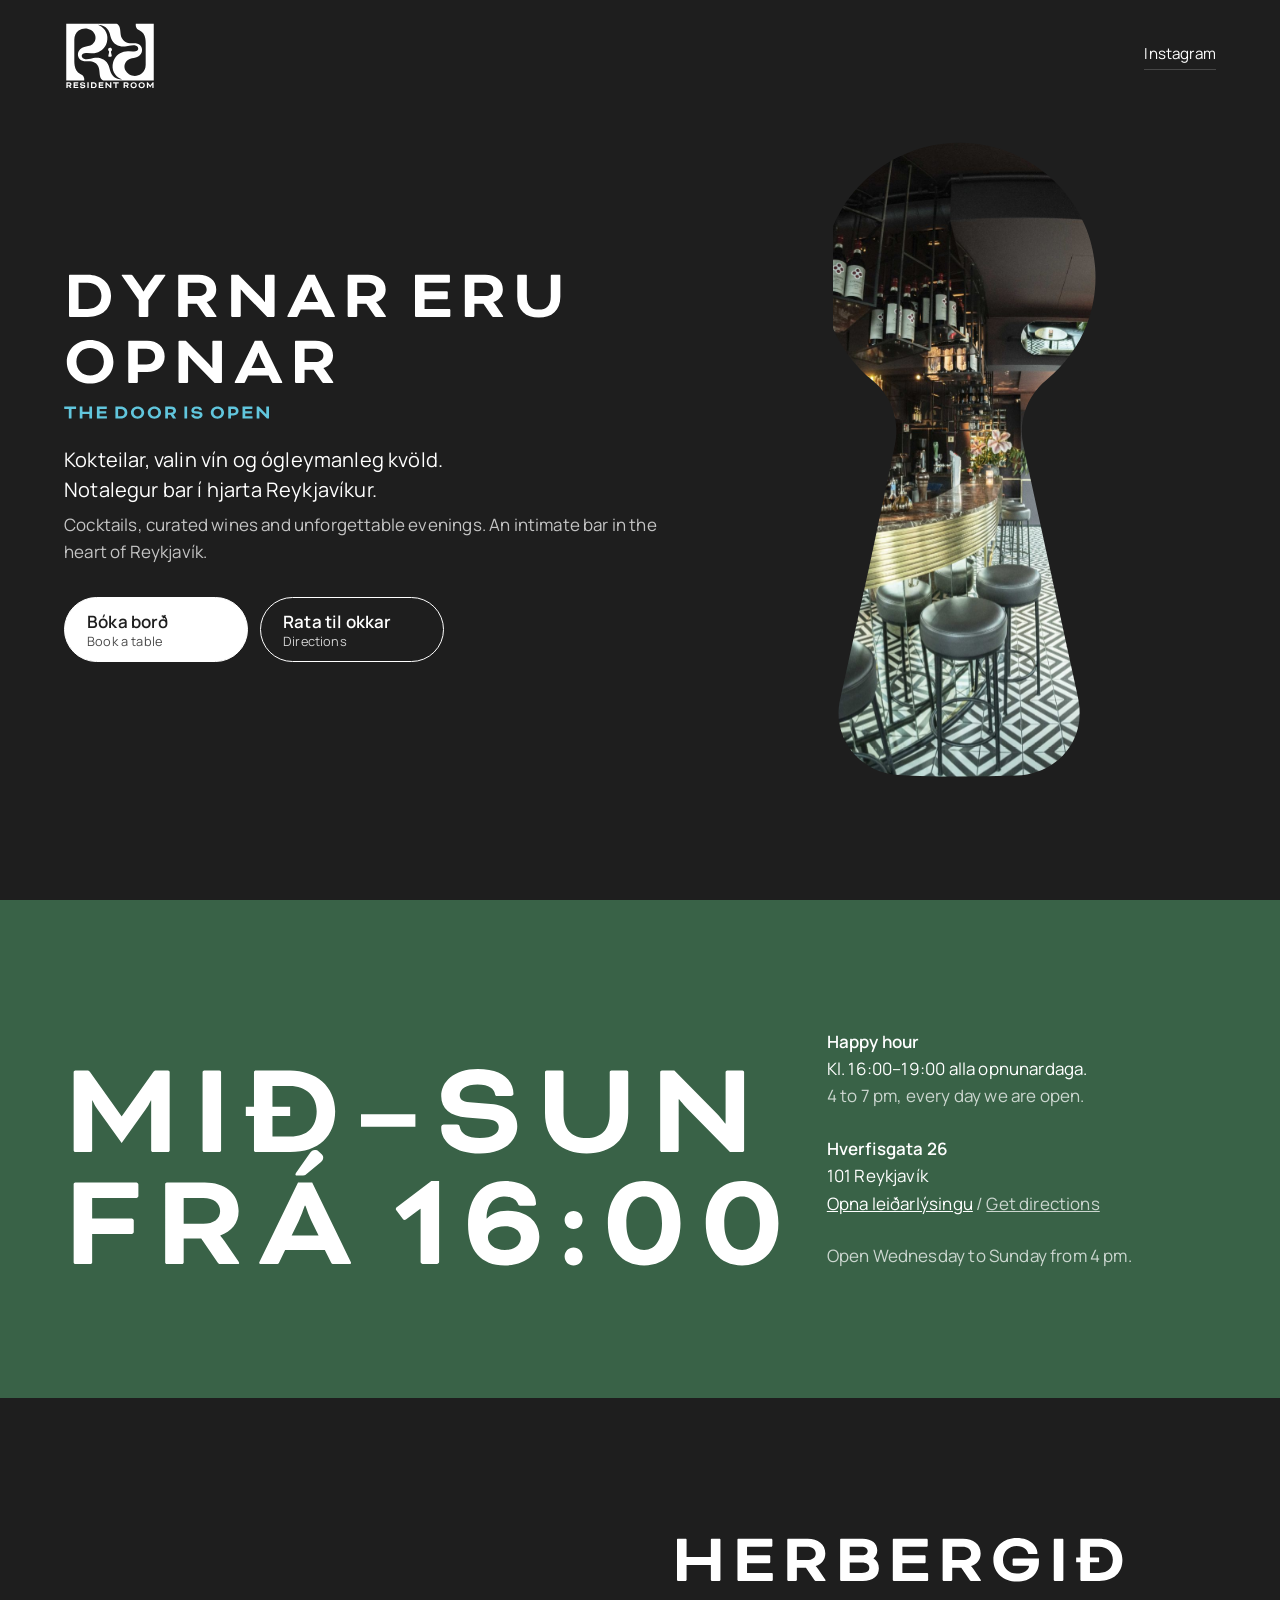
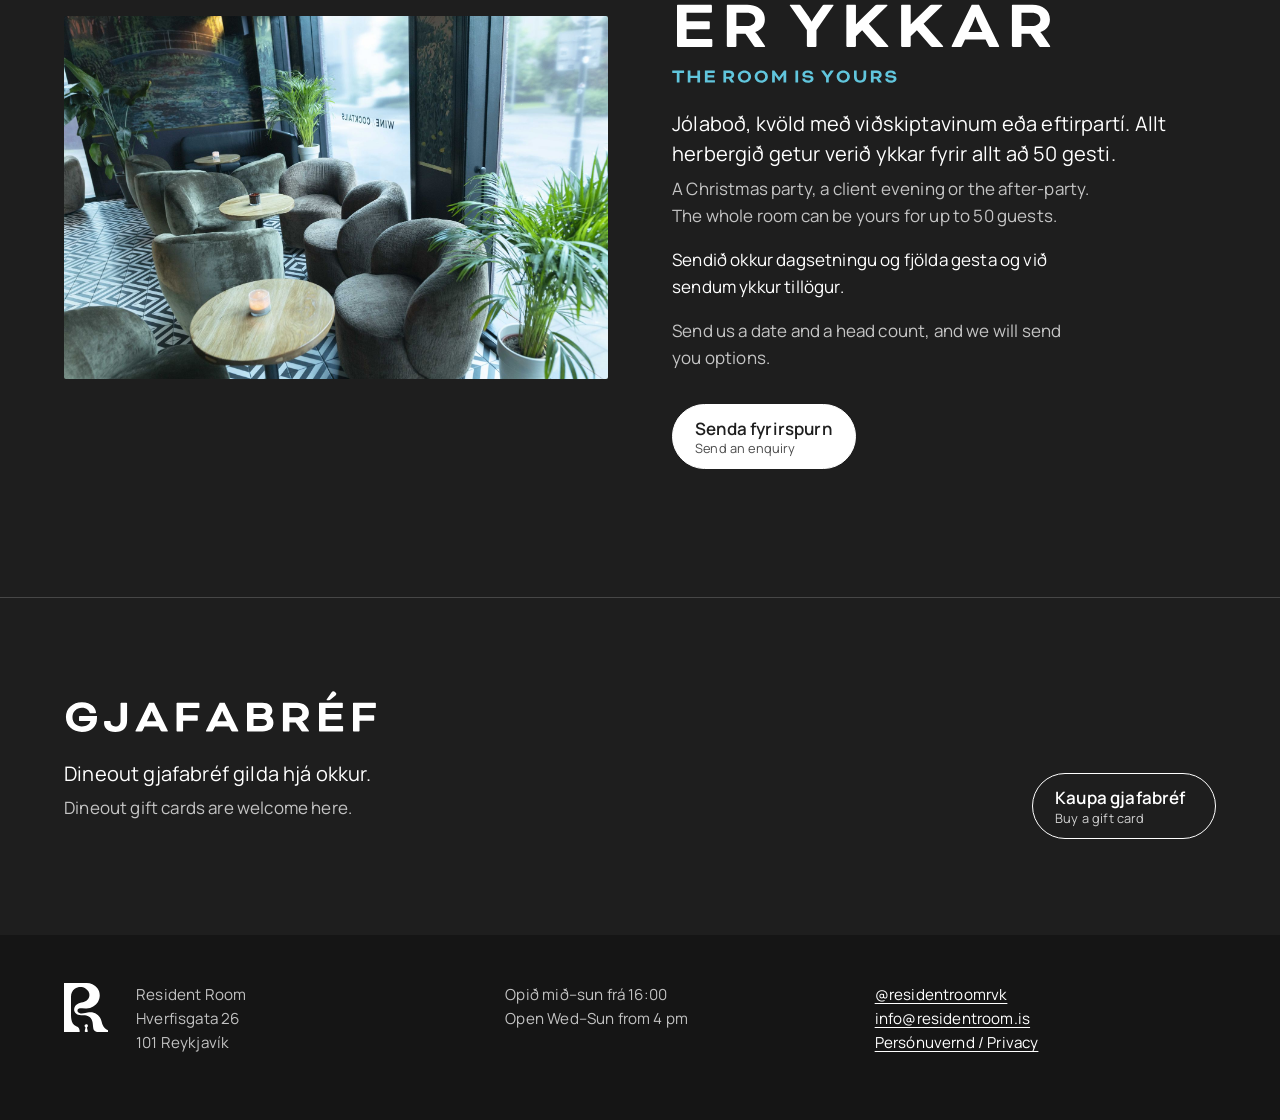
==== commit 931652a6: "Use info@residentroom.is, the brand's enquiry address Matches the approved private-hire designs and " ====
--- a/index.html
+++ b/index.html
@@ -18,7 +18,7 @@
 <link href="https://fonts.googleapis.com/css2?family=Manrope:wght@400;600&display=swap" rel="stylesheet">
 <link rel="stylesheet" href="assets/site.css">
 <script type="application/ld+json">
-{"@context":"https://schema.org","@type":"BarOrPub","name":"Resident Room","servesCuisine":"Cocktails","address":{"@type":"PostalAddress","streetAddress":"Hverfisgata 26","postalCode":"101","addressLocality":"Reykjavík","addressCountry":"IS"},"geo":{"@type":"GeoCoordinates","latitude":64.14653,"longitude":-21.93032},"email":"marketing@residentroom.is","sameAs":["https://www.instagram.com/residentroomrvk/","https://www.dineout.is/residentroom"],"acceptsReservations":"https://www.dineout.is/residentroom"}
+{"@context":"https://schema.org","@type":"BarOrPub","name":"Resident Room","servesCuisine":"Cocktails","address":{"@type":"PostalAddress","streetAddress":"Hverfisgata 26","postalCode":"101","addressLocality":"Reykjavík","addressCountry":"IS"},"geo":{"@type":"GeoCoordinates","latitude":64.14653,"longitude":-21.93032},"email":"info@residentroom.is","sameAs":["https://www.instagram.com/residentroomrvk/","https://www.dineout.is/residentroom"],"acceptsReservations":"https://www.dineout.is/residentroom"}
 </script>
 </head>
 <body>
@@ -73,7 +73,7 @@
         <p>Sendið okkur dagsetningu og fjölda gesta og við sendum ykkur tillögur.</p>
         <p class="en" lang="en">Send us a date and a head count, and we will send you options.</p>
         <div class="actions">
-          <a class="btn btn--solid" href="mailto:marketing@residentroom.is?subject=Einkasamkv%C3%A6mi%20%2F%20Private%20hire&body=Dagsetning / Date:%0D%0AFjöldi gesta / Guests:%0D%0ATilefni / Occasion:%0D%0ANafn og fyrirtæki / Name and company:%0D%0A">Senda fyrirspurn <small lang="en">Send an enquiry</small></a>
+          <a class="btn btn--solid" href="mailto:info@residentroom.is?subject=Einkasamkv%C3%A6mi%20%2F%20Private%20hire&body=Dagsetning / Date:%0D%0AFjöldi gesta / Guests:%0D%0ATilefni / Occasion:%0D%0ANafn og fyrirtæki / Name and company:%0D%0A">Senda fyrirspurn <small lang="en">Send an enquiry</small></a>
         </div>
       </div>
     </div>
@@ -96,7 +96,7 @@
     <img src="assets/icon-white.svg" alt="" width="44" height="44">
     <p>Resident Room<br>Hverfisgata 26<br>101 Reykjavík</p>
     <p>Opið mið–sun frá 16:00<br><span lang="en">Open Wed–Sun from 4 pm</span></p>
-    <p><a href="https://www.instagram.com/residentroomrvk/">@residentroomrvk</a><br><a href="mailto:marketing@residentroom.is">marketing@residentroom.is</a><br><a href="privacy/">Persónuvernd / Privacy</a></p>
+    <p><a href="https://www.instagram.com/residentroomrvk/">@residentroomrvk</a><br><a href="mailto:info@residentroom.is">info@residentroom.is</a><br><a href="privacy/">Persónuvernd / Privacy</a></p>
   </div>
 </footer>
 
